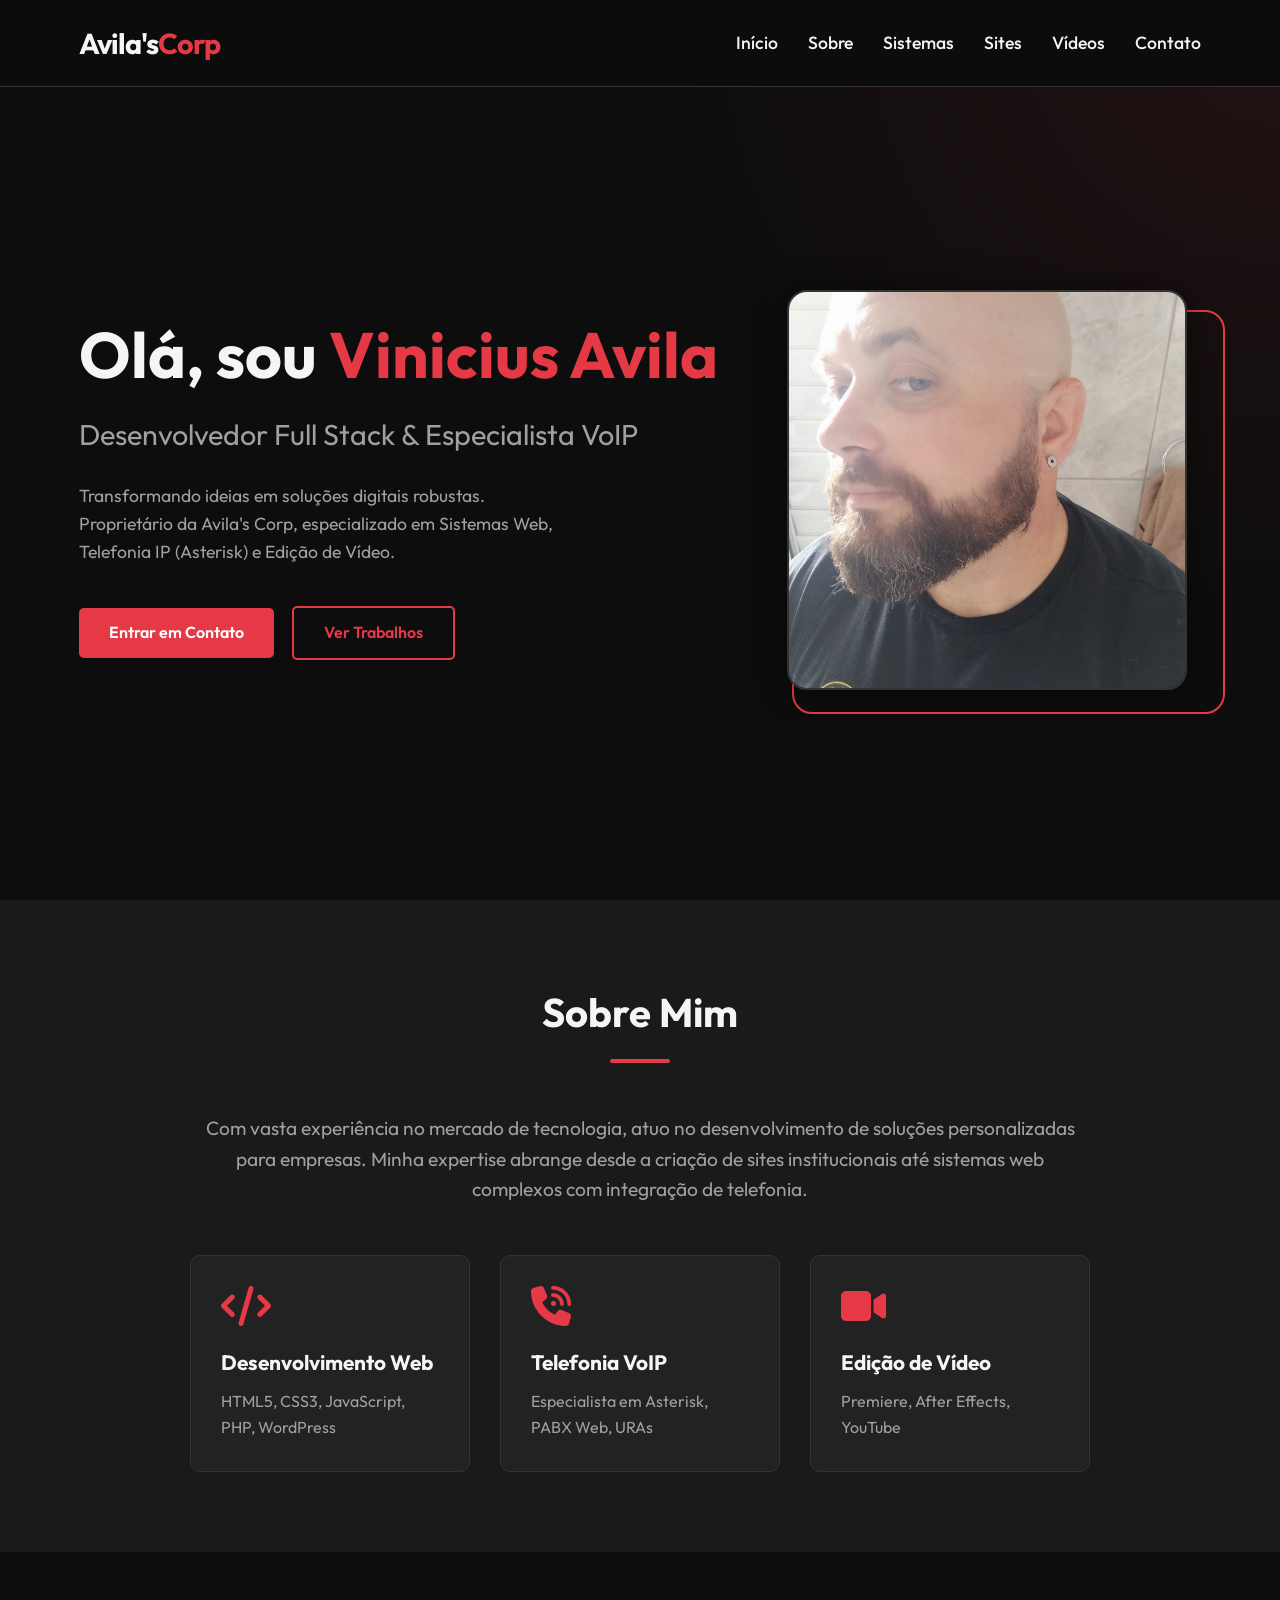
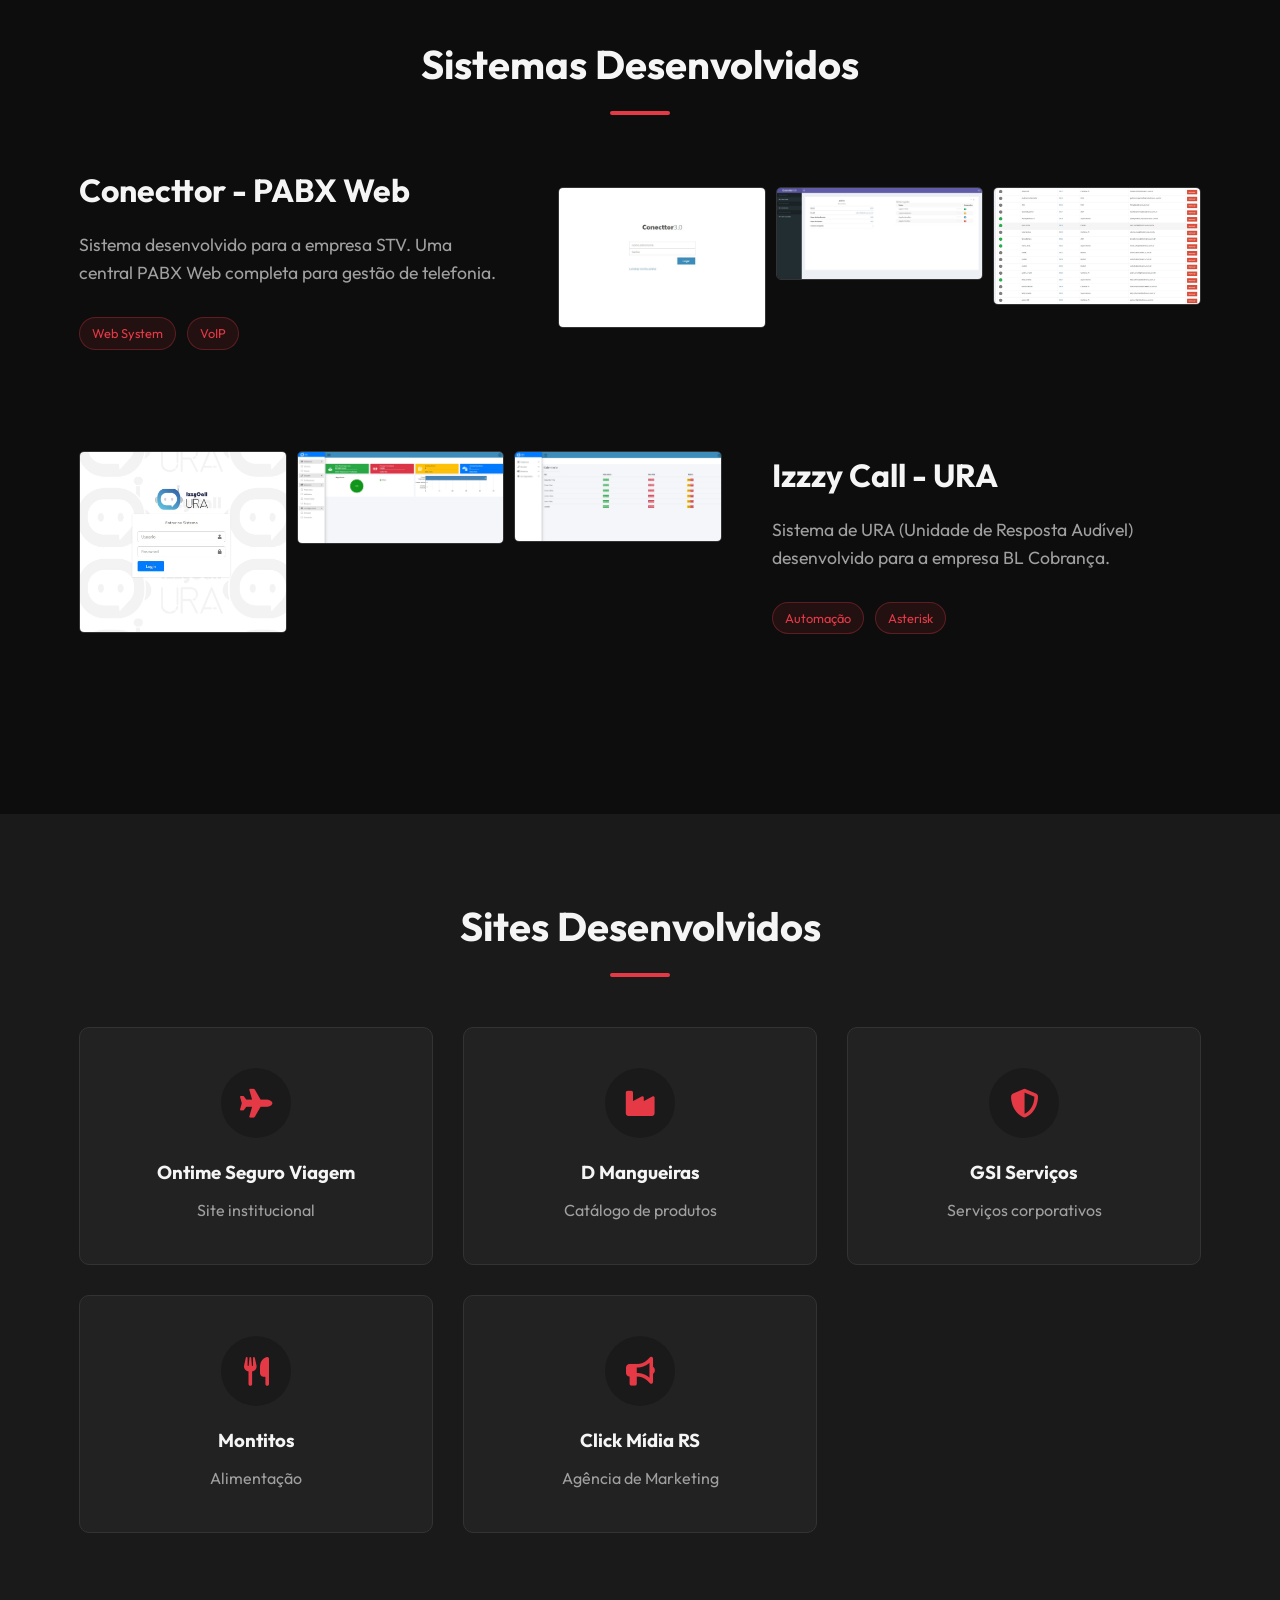
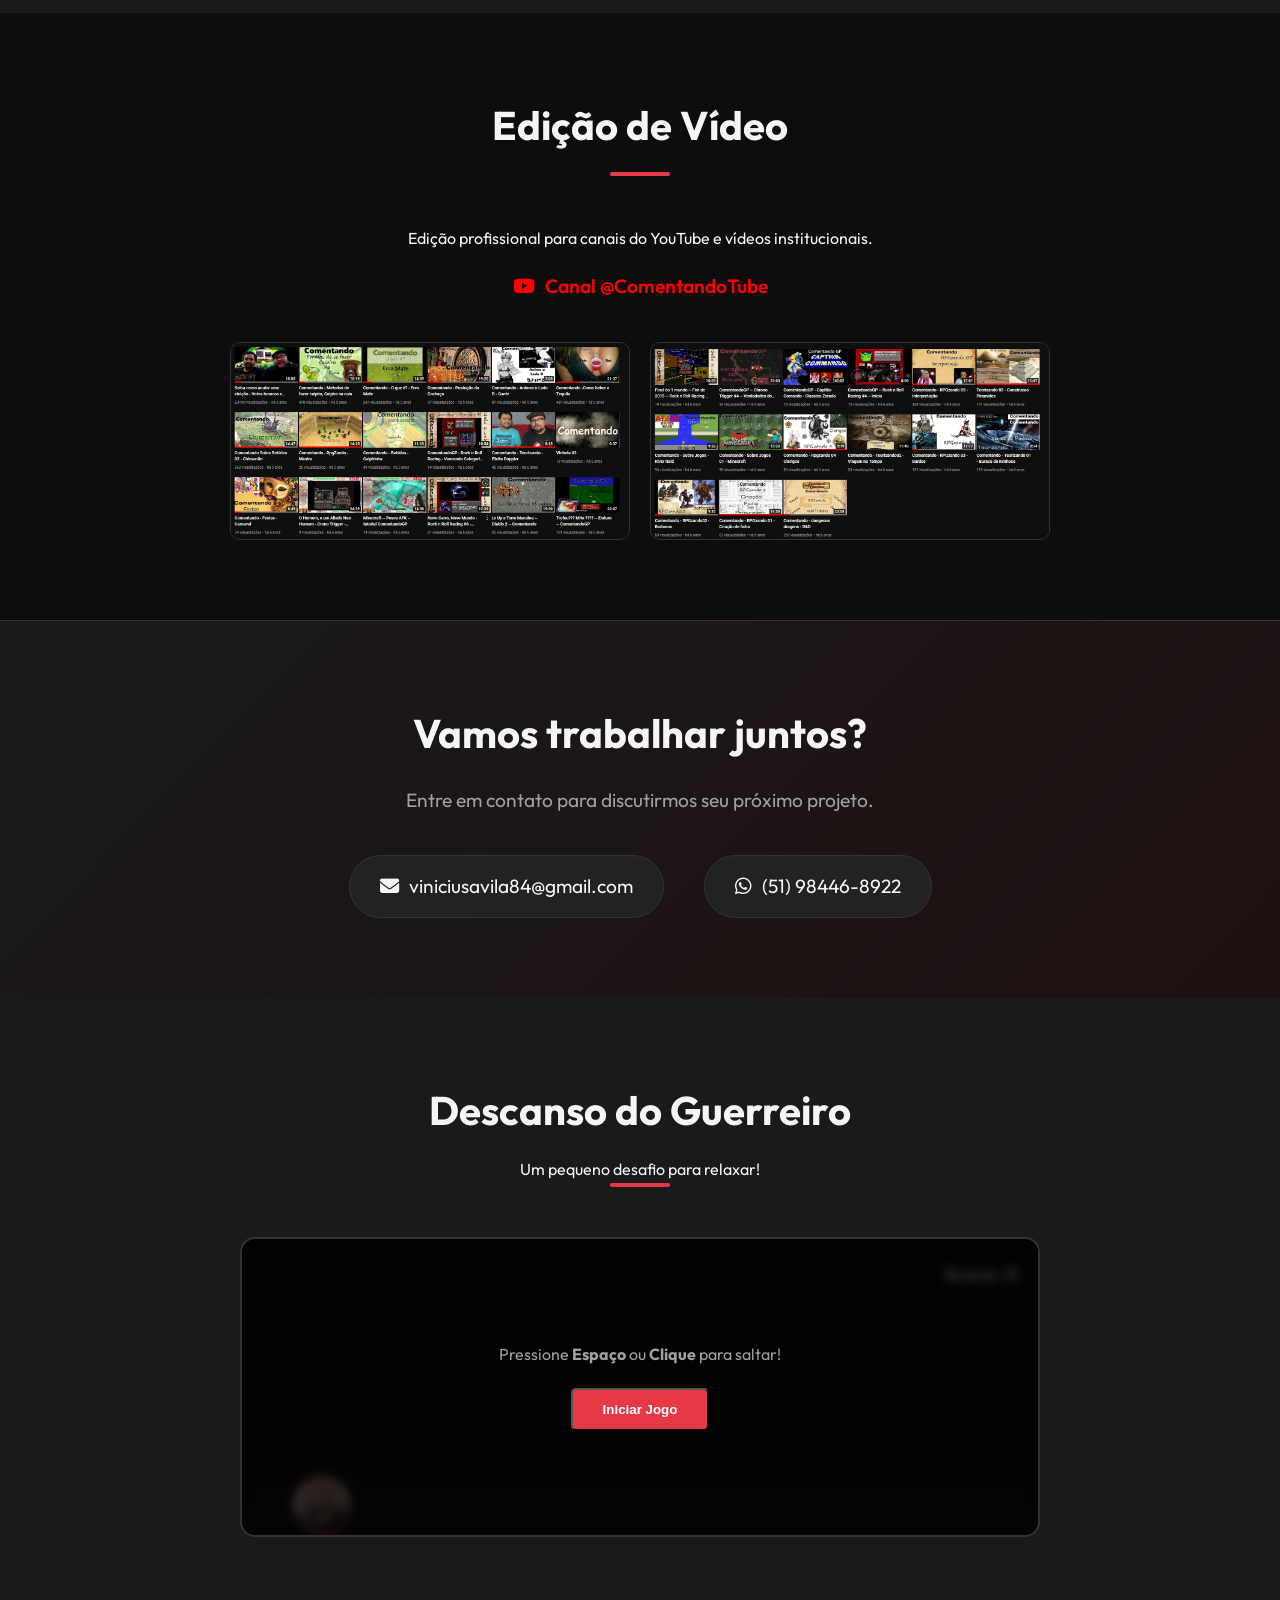
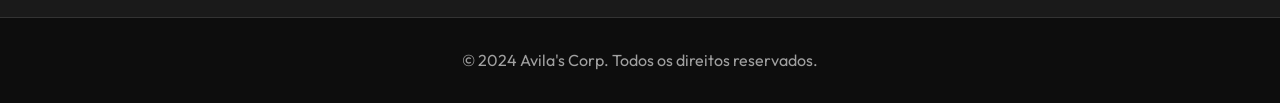
==== index.html @ 8b57cd83 "Primeiro commit" ====
<!DOCTYPE html>
<html lang="pt-BR">

<head>
    <meta charset="UTF-8">
    <meta name="viewport" content="width=device-width, initial-scale=1.0">
    <title>Vinicius Avila | Desenvolvedor Web & Editor de Vídeo</title>
    <meta name="description"
        content="Portfólio de Vinicius Avila - Desenvolvedor de Sistemas Web, Especialista em VoIP Asterisk e Editor de Vídeos.">

    <!-- Fonts -->
    <link rel="preconnect" href="https://fonts.googleapis.com">
    <link rel="preconnect" href="https://fonts.gstatic.com" crossorigin>
    <link href="https://fonts.googleapis.com/css2?family=Outfit:wght@300;400;600;700&display=swap" rel="stylesheet">

    <!-- Icons -->
    <link rel="stylesheet" href="https://cdnjs.cloudflare.com/ajax/libs/font-awesome/6.4.0/css/all.min.css">

    <!-- Styles -->
    <link rel="stylesheet" href="style.css?v=1.3">
    <style>
        /* Fallback Game Styles */
        .game-container {
            width: 100% !important;
            max-width: 800px !important;
            height: 300px !important;
            background: linear-gradient(180deg, #0a0a0a 0%, #151515 100%) !important;
            margin: 0 auto !important;
            border-radius: 15px !important;
            border: 2px solid #333 !important;
            position: relative !important;
            overflow: hidden !important;
            cursor: pointer !important;
            display: block !important;
        }

        .player {
            position: absolute !important;
            bottom: 0;
            left: 50px !important;
            width: 60px !important;
            height: 60px !important;
            border-radius: 50% !important;
            overflow: hidden !important;
            border: 2px solid #E63946 !important;
            z-index: 10 !important;
        }

        .player img {
            width: 100% !important;
            height: 100% !important;
            object-fit: cover !important;
        }

        .obstacle {
            position: absolute !important;
            bottom: 0 !important;
            right: -50px !important;
            width: 30px !important;
            height: 30px !important;
            background-color: #555 !important;
            border-radius: 5px !important;
            z-index: 5 !important;
        }

        #score {
            position: absolute !important;
            top: 20px !important;
            right: 20px !important;
            font-weight: 700 !important;
            font-size: 1.2rem !important;
            color: #f5f5f5 !important;
            z-index: 15 !important;
        }

        .jumping {
            animation: jump 0.5s linear !important;
        }

        @keyframes jump {
            0% {
                bottom: 0;
            }

            30% {
                bottom: 100px;
            }

            70% {
                bottom: 100px;
            }

            100% {
                bottom: 0;
            }
        }

        .hidden {
            display: none !important;
        }
    </style>
</head>

<body>
    <header id="header">
        <nav class="container nav-container">
            <a href="#" class="logo">Avila's<span class="accent">Corp</span></a>
            <div class="menu-toggle" id="mobile-menu">
                <span class="bar"></span>
                <span class="bar"></span>
                <span class="bar"></span>
            </div>
            <ul class="nav-list">
                <li><a href="#home">Início</a></li>
                <li><a href="#about">Sobre</a></li>
                <li><a href="#systems">Sistemas</a></li>
                <li><a href="#websites">Sites</a></li>
                <li><a href="#videos">Vídeos</a></li>
                <li><a href="#contact">Contato</a></li>
            </ul>
        </nav>
    </header>

    <main>
        <!-- Hero Section -->
        <section id="home" class="hero">
            <div class="container hero-container">
                <div class="hero-content">
                    <h1>Olá, sou <span class="accent">Vinicius Avila</span></h1>
                    <h2>Desenvolvedor Full Stack & Especialista VoIP</h2>
                    <p>Transformando ideias em soluções digitais robustas. Proprietário da Avila's Corp, especializado
                        em Sistemas Web, Telefonia IP (Asterisk) e Edição de Vídeo.</p>
                    <div class="hero-buttons">
                        <a href="#contact" class="btn btn-primary">Entrar em Contato</a>
                        <a href="#systems" class="btn btn-outline">Ver Trabalhos</a>
                    </div>
                </div>
                <div class="hero-image">
                    <div class="img-wrapper">
                        <img src="midias/foto_vinicius.jpeg" alt="Vinicius Avila">
                    </div>
                </div>
            </div>
        </section>

        <!-- About Section -->
        <section id="about" class="section-padding bg-darker">
            <div class="container">
                <div class="section-header">
                    <h2>Sobre Mim</h2>
                    <div class="line"></div>
                </div>
                <div class="about-content">
                    <div class="about-text">
                        <p>Com vasta experiência no mercado de tecnologia, atuo no desenvolvimento de soluções
                            personalizadas para empresas. Minha expertise abrange desde a criação de sites
                            institucionais até sistemas web complexos com integração de telefonia.</p>
                        <div class="skills-grid">
                            <div class="skill-card">
                                <i class="fa-solid fa-code"></i>
                                <h3>Desenvolvimento Web</h3>
                                <p>HTML5, CSS3, JavaScript, PHP, WordPress</p>
                            </div>
                            <div class="skill-card">
                                <i class="fa-solid fa-phone-volume"></i>
                                <h3>Telefonia VoIP</h3>
                                <p>Especialista em Asterisk, PABX Web, URAs</p>
                            </div>
                            <div class="skill-card">
                                <i class="fa-solid fa-video"></i>
                                <h3>Edição de Vídeo</h3>
                                <p>Premiere, After Effects, YouTube</p>
                            </div>
                        </div>
                    </div>
                </div>
            </div>
        </section>

        <!-- Systems Section -->
        <section id="systems" class="section-padding">
            <div class="container">
                <div class="section-header">
                    <h2>Sistemas Desenvolvidos</h2>
                    <div class="line"></div>
                </div>

                <div class="project-block">
                    <div class="project-info">
                        <h3>Conecttor - PABX Web</h3>
                        <p>Sistema desenvolvido para a empresa STV. Uma central PABX Web completa para gestão de
                            telefonia.</p>
                        <span class="tag">Web System</span>
                        <span class="tag">VoIP</span>
                    </div>
                    <div class="project-gallery">
                        <img src="midias/conecttor/conecttor1.jpg" alt="Sistema Conecttor Tela 1">
                        <img src="midias/conecttor/conecttor2.jpg" alt="Sistema Conecttor Tela 2">
                        <img src="midias/conecttor/conecttor3.jpg" alt="Sistema Conecttor Tela 3">
                    </div>
                </div>

                <div class="project-block reverse">
                    <div class="project-info">
                        <h3>Izzzy Call - URA</h3>
                        <p>Sistema de URA (Unidade de Resposta Audível) desenvolvido para a empresa BL Cobrança.</p>
                        <span class="tag">Automação</span>
                        <span class="tag">Asterisk</span>
                    </div>
                    <div class="project-gallery">
                        <img src="midias/izzycall/izzy1.jpg" alt="Sistema Izzy Call Tela 1">
                        <img src="midias/izzycall/izzy2.jpg" alt="Sistema Izzy Call Tela 2">
                        <img src="midias/izzycall/izzy3.jpg" alt="Sistema Izzy Call Tela 3">
                    </div>
                </div>
            </div>
        </section>

        <!-- Websites Section -->
        <section id="websites" class="section-padding bg-darker">
            <div class="container">
                <div class="section-header">
                    <h2>Sites Desenvolvidos</h2>
                    <div class="line"></div>
                </div>
                <div class="sites-grid">
                    <a href="https://www.ontimeseguroviagem.com.br/" target="_blank" class="site-card">
                        <div class="icon"><i class="fa-solid fa-plane"></i></div>
                        <h3>Ontime Seguro Viagem</h3>
                        <p>Site institucional</p>
                        <div class="link-arrow"><i class="fa-solid fa-arrow-up-right-from-square"></i></div>
                    </a>
                    <a href="https://www.dmangueiraseconexoes.vfx.net.br/site" target="_blank" class="site-card">
                        <div class="icon"><i class="fa-solid fa-industry"></i></div>
                        <h3>D Mangueiras</h3>
                        <p>Catálogo de produtos</p>
                        <div class="link-arrow"><i class="fa-solid fa-arrow-up-right-from-square"></i></div>
                    </a>
                    <a href="https://gsiservicos.com.br/" target="_blank" class="site-card">
                        <div class="icon"><i class="fa-solid fa-shield-halved"></i></div>
                        <h3>GSI Serviços</h3>
                        <p>Serviços corporativos</p>
                        <div class="link-arrow"><i class="fa-solid fa-arrow-up-right-from-square"></i></div>
                    </a>
                    <a href="http://www.montitos.com.br" target="_blank" class="site-card">
                        <div class="icon"><i class="fa-solid fa-utensils"></i></div>
                        <h3>Montitos</h3>
                        <p>Alimentação</p>
                        <div class="link-arrow"><i class="fa-solid fa-arrow-up-right-from-square"></i></div>
                    </a>
                    <a href="http://www.clickmidiars.com.br" target="_blank" class="site-card">
                        <div class="icon"><i class="fa-solid fa-bullhorn"></i></div>
                        <h3>Click Mídia RS</h3>
                        <p>Agência de Marketing</p>
                        <div class="link-arrow"><i class="fa-solid fa-arrow-up-right-from-square"></i></div>
                    </a>
                </div>
            </div>
        </section>

        <!-- Video Editing Section -->
        <section id="videos" class="section-padding">
            <div class="container">
                <div class="section-header">
                    <h2>Edição de Vídeo</h2>
                    <div class="line"></div>
                </div>
                <div class="video-content">
                    <div class="video-text">
                        <p>Edição profissional para canais do YouTube e vídeos institucionais.</p>
                        <a href="https://www.youtube.com/@ComentandoTube" target="_blank" class="channel-link">
                            <i class="fa-brands fa-youtube"></i>
                            <span>Canal @ComentandoTube</span>
                        </a>
                    </div>
                    <div class="video-gallery">
                        <img src="midias/comentando/comentando1.jpg" alt="Thumb Video 1">
                        <img src="midias/comentando/comentando2.jpg" alt="Thumb Video 2">
                    </div>
                </div>
            </div>
        </section>

        <!-- Contact Section -->
        <section id="contact" class="section-padding bg-accent-soft">
            <div class="container">
                <div class="contact-wrapper">
                    <h2>Vamos trabalhar juntos?</h2>
                    <p>Entre em contato para discutirmos seu próximo projeto.</p>
                    <div class="contact-info">
                        <a href="mailto:viniciusavila84@gmail.com" class="contact-item">
                            <i class="fa-solid fa-envelope"></i>
                            viniciusavila84@gmail.com
                        </a>
                        <a href="https://wa.me/5551984468922" target="_blank" class="contact-item">
                            <i class="fa-brands fa-whatsapp"></i>
                            (51) 98446-8922
                        </a>
                    </div>
                </div>
            </div>
        </section>
        <!-- Game Section -->
        <section id="game-section" class="section-padding bg-darker">
            <div class="container">
                <div class="section-header">
                    <h2>Descanso do Guerreiro</h2>
                    <p>Um pequeno desafio para relaxar!</p>
                    <div class="line"></div>
                </div>
                <div class="game-container" id="game-canvas">
                    <div id="player" class="player">
                        <img src="midias/foto_vinicius.jpeg" alt="Vinicius"
                            style="width: 100%; height: 100%; object-fit: cover;">
                    </div>
                    <div id="score">Score: 0</div>
                    <div id="game-over-overlay" class="hidden">
                        <h3>Fim de Jogo!</h3>
                        <p id="final-score">Pontuação: 0</p>
                        <button id="restart-btn" class="btn btn-primary">Tentar Novamente</button>
                    </div>
                    <div id="start-overlay">
                        <p>Pressione <strong>Espaço</strong> ou <strong>Clique</strong> para saltar!</p>
                        <button id="start-btn" class="btn btn-primary">Iniciar Jogo</button>
                    </div>
                </div>
            </div>
        </section>
    </main>

    <footer>
        <div class="container">
            <p>&copy; 2024 Avila's Corp. Todos os direitos reservados.</p>
            <div class="socials">
                <!-- Add other social links if available -->
            </div>
        </div>
    </footer>

    <script src="script.js"></script>
    <script src="game.js?v=1.3"></script>
</body>

</html>
---- style.css ----
:root {
    --bg-color: #0d0d0d;
    --secondary-bg: #1a1a1a;
    --text-color: #f5f5f5;
    --text-muted: #a0a0a0;
    --accent-color: #E63946;
    --accent-hover: #ff4d5a;
    --accent-soft: rgba(230, 57, 70, 0.1);
    --border-color: #333;
    --card-bg: #222;
    --font-main: 'Outfit', sans-serif;
    --transition: all 0.3s ease;
}

* {
    margin: 0;
    padding: 0;
    box-sizing: border-box;
    scroll-behavior: smooth;
}

body {
    font-family: var(--font-main);
    background-color: var(--bg-color);
    color: var(--text-color);
    line-height: 1.6;
    overflow-x: hidden;
}

a {
    text-decoration: none;
    color: inherit;
    transition: var(--transition);
}

ul {
    list-style: none;
}

img {
    max-width: 100%;
    display: block;
}

/* Utilities */
.container {
    width: 90%;
    max-width: 1200px;
    margin: 0 auto;
    padding: 0 15px;
}

.section-padding {
    padding: 80px 0;
}

.bg-darker {
    background-color: var(--secondary-bg);
}

.bg-accent-soft {
    background: linear-gradient(135deg, var(--secondary-bg) 0%, #1e1011 100%);
    border-top: 1px solid var(--border-color);
}

.accent {
    color: var(--accent-color);
}

.btn {
    display: inline-block;
    padding: 12px 30px;
    border-radius: 5px;
    font-weight: 600;
    cursor: pointer;
    transition: var(--transition);
}

.btn-primary {
    background-color: var(--accent-color);
    color: white;
}

.btn-primary:hover {
    background-color: var(--accent-hover);
    transform: translateY(-2px);
    box-shadow: 0 5px 15px rgba(230, 57, 70, 0.4);
}

.btn-outline {
    border: 2px solid var(--accent-color);
    color: var(--accent-color);
    margin-left: 15px;
}

.btn-outline:hover {
    background-color: var(--accent-color);
    color: white;
}

.section-header {
    margin-bottom: 50px;
    text-align: center;
}

.section-header h2 {
    font-size: 2.5rem;
    margin-bottom: 15px;
}

.section-header .line {
    width: 60px;
    height: 4px;
    background-color: var(--accent-color);
    margin: 0 auto;
    border-radius: 2px;
}

.tag {
    display: inline-block;
    padding: 5px 12px;
    background-color: var(--accent-soft);
    color: var(--accent-color);
    font-size: 0.8rem;
    border-radius: 20px;
    margin-right: 8px;
    margin-top: 10px;
    border: 1px solid rgba(230, 57, 70, 0.3);
}

/* Header */
header {
    background-color: rgba(13, 13, 13, 0.95);
    backdrop-filter: blur(10px);
    position: fixed;
    top: 0;
    left: 0;
    width: 100%;
    z-index: 1000;
    border-bottom: 1px solid var(--border-color);
    padding: 20px 0;
}

.nav-container {
    display: flex;
    justify-content: space-between;
    align-items: center;
}

.logo {
    font-size: 1.8rem;
    font-weight: 700;
    letter-spacing: -1px;
}

.nav-list {
    display: flex;
    gap: 30px;
}

.nav-list a {
    font-weight: 500;
    font-size: 1.1rem;
}

.nav-list a:hover {
    color: var(--accent-color);
}

.menu-toggle {
    display: none;
    cursor: pointer;
}

.bar {
    display: block;
    width: 25px;
    height: 3px;
    margin: 5px auto;
    background-color: var(--text-color);
    transition: var(--transition);
}

/* Hero Section */
.hero {
    min-height: 100vh;
    display: flex;
    align-items: center;
    padding-top: 80px;
    /* Header height */
    position: relative;
    background: radial-gradient(circle at top right, rgba(230, 57, 70, 0.1), transparent 40%);
}

.hero-container {
    display: grid;
    grid-template-columns: 1.2fr 0.8fr;
    align-items: center;
    gap: 50px;
}

.hero-content h1 {
    font-size: 4rem;
    line-height: 1.1;
    margin-bottom: 20px;
}

.hero-content h2 {
    font-size: 1.8rem;
    color: var(--text-muted);
    font-weight: 400;
    margin-bottom: 25px;
}

.hero-content p {
    font-size: 1.1rem;
    color: var(--text-muted);
    margin-bottom: 40px;
    max-width: 500px;
}

.hero-image {
    display: flex;
    justify-content: center;
    position: relative;
}

.img-wrapper {
    position: relative;
    z-index: 1;
    border-radius: 20px;
    overflow: hidden;
    box-shadow: 0 0 30px rgba(0, 0, 0, 0.5);
    border: 2px solid var(--border-color);
    max-width: 400px;
}

.hero-image::before {
    content: '';
    position: absolute;
    width: 100%;
    height: 100%;
    border: 2px solid var(--accent-color);
    border-radius: 20px;
    top: 20px;
    left: 20px;
    z-index: 0;
}

/* About Section */
.about-content {
    max-width: 900px;
    margin: 0 auto;
    text-align: center;
}

.about-text p {
    font-size: 1.2rem;
    color: var(--text-muted);
    margin-bottom: 50px;
}

.skills-grid {
    display: grid;
    grid-template-columns: repeat(auto-fit, minmax(250px, 1fr));
    gap: 30px;
    text-align: left;
}

.skill-card {
    background-color: var(--card-bg);
    padding: 30px;
    border-radius: 10px;
    border: 1px solid var(--border-color);
    transition: var(--transition);
}

.skill-card:hover {
    transform: translateY(-5px);
    border-color: var(--accent-color);
    box-shadow: 0 10px 30px rgba(0, 0, 0, 0.3);
}

.skill-card i {
    font-size: 2.5rem;
    color: var(--accent-color);
    margin-bottom: 20px;
}

.skill-card h3 {
    margin-bottom: 10px;
    font-size: 1.3rem;
}

.skill-card p {
    font-size: 1rem;
    color: var(--text-muted);
    margin-bottom: 0;
}

/* Systems Section */
.project-block {
    display: flex;
    align-items: center;
    gap: 50px;
    margin-bottom: 100px;
}

.project-block.reverse {
    flex-direction: row-reverse;
}

.project-info {
    flex: 1;
}

.project-info h3 {
    font-size: 2rem;
    margin-bottom: 15px;
}

.project-info p {
    color: var(--text-muted);
    font-size: 1.1rem;
    margin-bottom: 20px;
}

.project-gallery {
    flex: 1.5;
    display: grid;
    grid-template-columns: repeat(3, 1fr);
    gap: 10px;
}

.project-gallery img {
    border-radius: 5px;
    transition: var(--transition);
    cursor: pointer;
    border: 1px solid var(--border-color);
}

.project-gallery img:hover {
    transform: scale(1.05);
    z-index: 2;
    box-shadow: 0 0 20px rgba(0, 0, 0, 0.5);
}

/* Websites Section */
.sites-grid {
    display: grid;
    grid-template-columns: repeat(auto-fill, minmax(280px, 1fr));
    gap: 30px;
}

.site-card {
    background-color: var(--card-bg);
    padding: 40px 30px;
    border-radius: 10px;
    border: 1px solid var(--border-color);
    display: flex;
    flex-direction: column;
    align-items: center;
    text-align: center;
    position: relative;
    overflow: hidden;
}

.site-card:hover {
    border-color: var(--accent-color);
    transform: translateY(-5px);
}

.site-card .icon {
    width: 70px;
    height: 70px;
    background-color: var(--secondary-bg);
    border-radius: 50%;
    display: flex;
    align-items: center;
    justify-content: center;
    margin-bottom: 20px;
    font-size: 1.8rem;
    color: var(--accent-color);
}

.site-card h3 {
    margin-bottom: 10px;
}

.site-card p {
    color: var(--text-muted);
}

.link-arrow {
    position: absolute;
    top: 15px;
    right: 15px;
    color: var(--text-muted);
    font-size: 0.9rem;
    opacity: 0;
    transition: var(--transition);
}

.site-card:hover .link-arrow {
    opacity: 1;
    color: var(--accent-color);
}

/* Video Section */
.video-content {
    text-align: center;
}

.video-text {
    margin-bottom: 40px;
}

.channel-link {
    display: inline-flex;
    align-items: center;
    gap: 10px;
    margin-top: 20px;
    font-size: 1.2rem;
    color: #ff0000;
    font-weight: 600;
}

.channel-link:hover {
    text-decoration: underline;
}

.video-gallery {
    display: flex;
    justify-content: center;
    gap: 20px;
    flex-wrap: wrap;
}

.video-gallery img {
    max-width: 400px;
    border-radius: 10px;
    border: 1px solid var(--border-color);
    transition: var(--transition);
}

.video-gallery img:hover {
    transform: scale(1.02);
    box-shadow: 0 0 20px rgba(255, 0, 0, 0.1);
}

/* Contact */
.contact-wrapper {
    text-align: center;
    max-width: 800px;
    margin: 0 auto;
}

.contact-wrapper h2 {
    font-size: 2.5rem;
    margin-bottom: 20px;
}

.contact-wrapper p {
    font-size: 1.2rem;
    color: var(--text-muted);
    margin-bottom: 40px;
}

.contact-info {
    display: flex;
    justify-content: center;
    gap: 40px;
    flex-wrap: wrap;
}

.contact-item {
    display: flex;
    align-items: center;
    gap: 10px;
    font-size: 1.2rem;
    background-color: var(--card-bg);
    padding: 15px 30px;
    border-radius: 50px;
    border: 1px solid var(--border-color);
}

.contact-item:hover {
    border-color: var(--accent-color);
    color: var(--accent-color);
}

/* Footer */
footer {
    padding: 30px 0;
    text-align: center;
    color: var(--text-muted);
    border-top: 1px solid var(--border-color);
    background-color: var(--bg-color);
}

/* Responsive */
@media (max-width: 992px) {
    .hero-content h1 {
        font-size: 3rem;
    }

    .project-block,
    .project-block.reverse {
        flex-direction: column;
        gap: 30px;
    }

    .project-info {
        text-align: center;
    }
}

@media (max-width: 768px) {
    .hero-container {
        grid-template-columns: 1fr;
        text-align: center;
    }

    .hero-image {
        margin-top: 30px;
    }

    .hero-buttons {
        justify-content: center;
    }

    .hero-image::before {
        display: none;
    }

    .nav-list {
        position: fixed;
        top: 0;
        right: -100%;
        height: 100vh;
        width: 70%;
        background-color: var(--bg-color);
        flex-direction: column;
        justify-content: center;
        align-items: center;
        transition: var(--transition);
        border-left: 1px solid var(--border-color);
    }

    .nav-list.active {
        right: 0;
    }

    .menu-toggle {
        display: block;
        z-index: 1100;
    }

    .contact-info {
        flex-direction: column;
        gap: 20px;
    }
}

/* Game Section Styles */
.game-container {
    width: 100%;
    max-width: 800px;
    height: 300px;
    background: linear-gradient(180deg, #0a0a0a 0%, #151515 100%);
    margin: 0 auto;
    border-radius: 15px;
    border: 2px solid var(--border-color);
    position: relative;
    overflow: hidden;
    cursor: pointer;
}

.player {
    position: absolute;
    bottom: 0;
    left: 50px;
    width: 60px;
    height: 60px;
    border-radius: 50%;
    overflow: hidden;
    border: 2px solid var(--accent-color);
    z-index: 10;
}

.player img {
    width: 100%;
    height: 100%;
    object-fit: cover;
}

.obstacle {
    position: absolute;
    bottom: 0;
    right: -50px;
    width: 30px;
    height: 30px;
    background-color: #555;
    border-radius: 5px;
    box-shadow: 0 0 10px rgba(255, 255, 255, 0.2);
}

.obstacle.asteroid {
    background-color: transparent;
    color: #888;
    font-size: 1.5rem;
    display: flex;
    align-items: center;
    justify-content: center;
}

#score {
    position: absolute;
    top: 20px;
    right: 20px;
    font-family: var(--font-main);
    font-weight: 700;
    font-size: 1.2rem;
    color: var(--text-color);
}

#game-over-overlay,
#start-overlay {
    position: absolute;
    top: 0;
    left: 0;
    width: 100%;
    height: 100%;
    background-color: rgba(0, 0, 0, 0.8);
    display: flex;
    flex-direction: column;
    align-items: center;
    justify-content: center;
    z-index: 20;
    text-align: center;
    backdrop-filter: blur(5px);
}

#game-over-overlay h3 {
    font-size: 2rem;
    color: var(--accent-color);
    margin-bottom: 5px;
}

#game-over-overlay p {
    margin-bottom: 20px;
}

#start-overlay p {
    margin-bottom: 20px;
    color: var(--text-muted);
}

.hidden {
    display: none !important;
}

.jumping {
    animation: jump 0.5s linear;
}

@keyframes jump {
    0% {
        bottom: 0;
    }

    30% {
        bottom: 100px;
    }

    70% {
        bottom: 100px;
    }

    100% {
        bottom: 0;
    }
}

@media (max-width: 768px) {
    .game-container {
        height: 250px;
    }
}
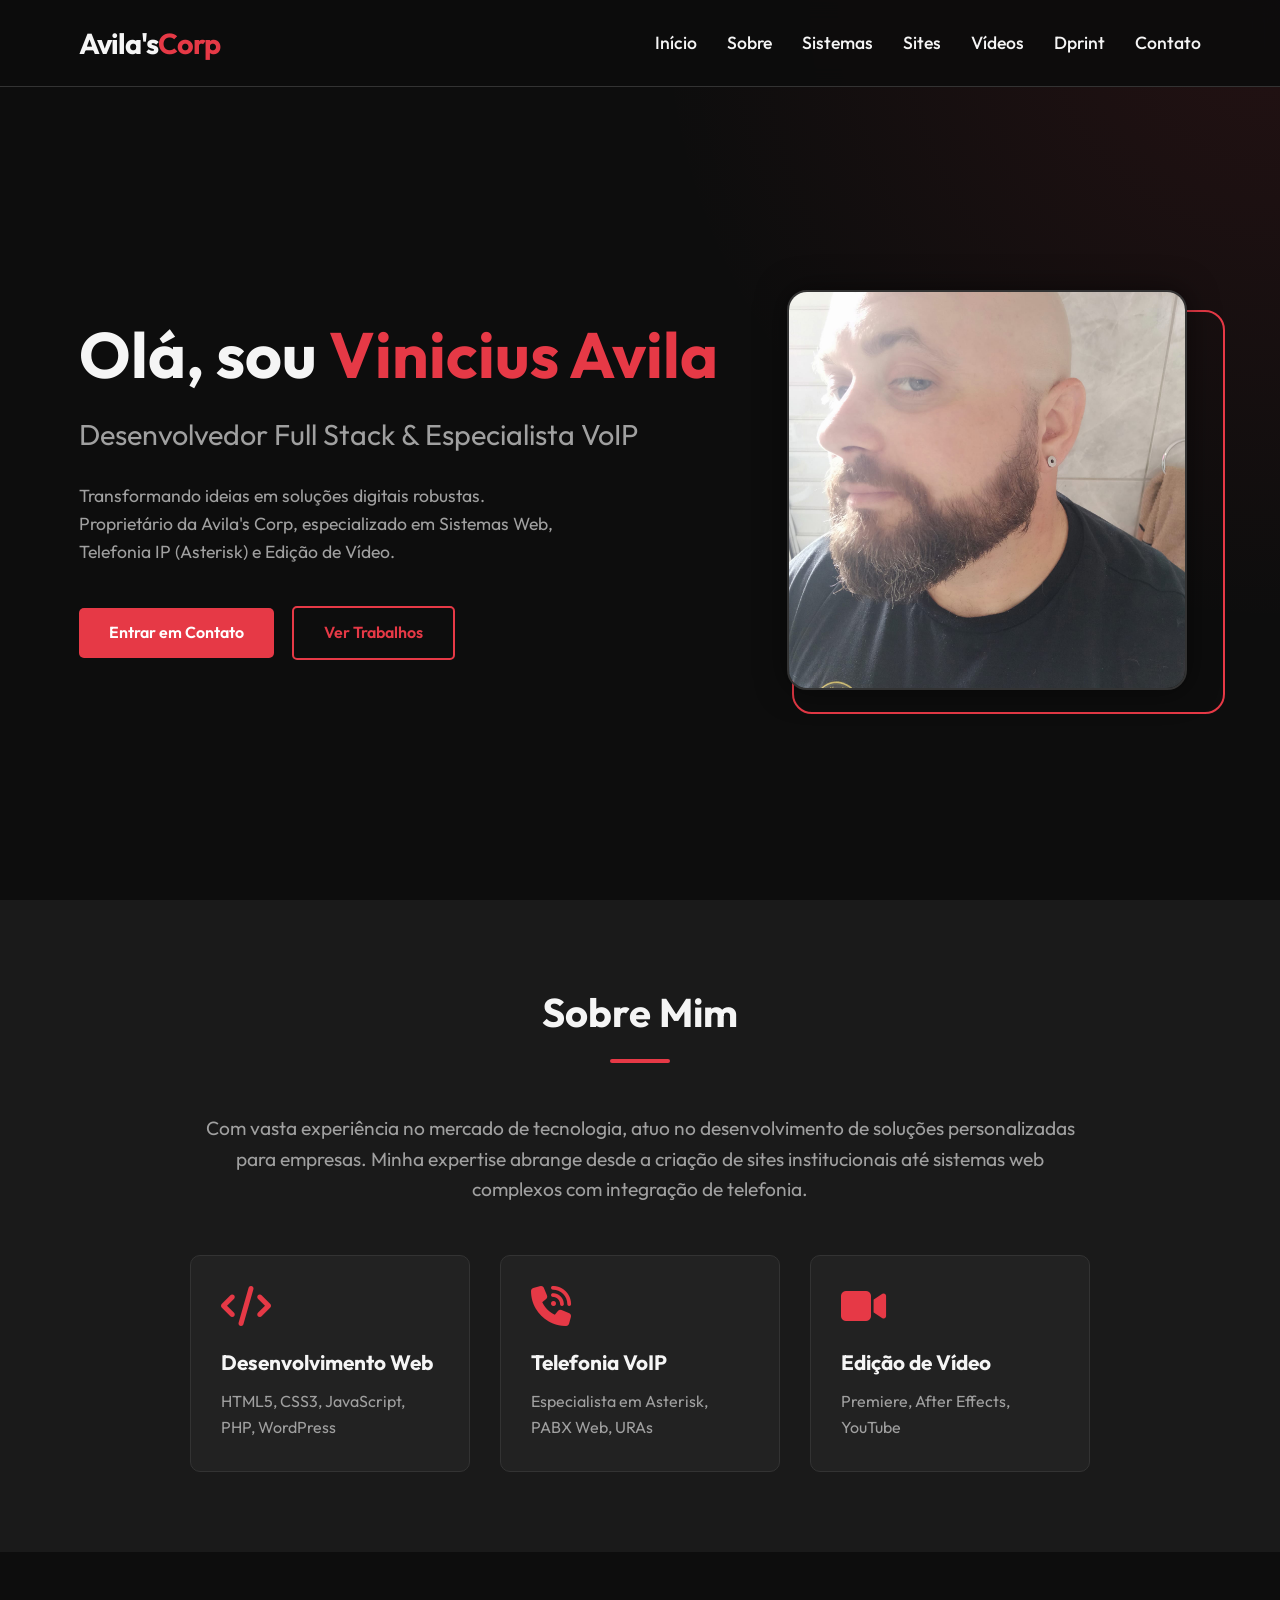
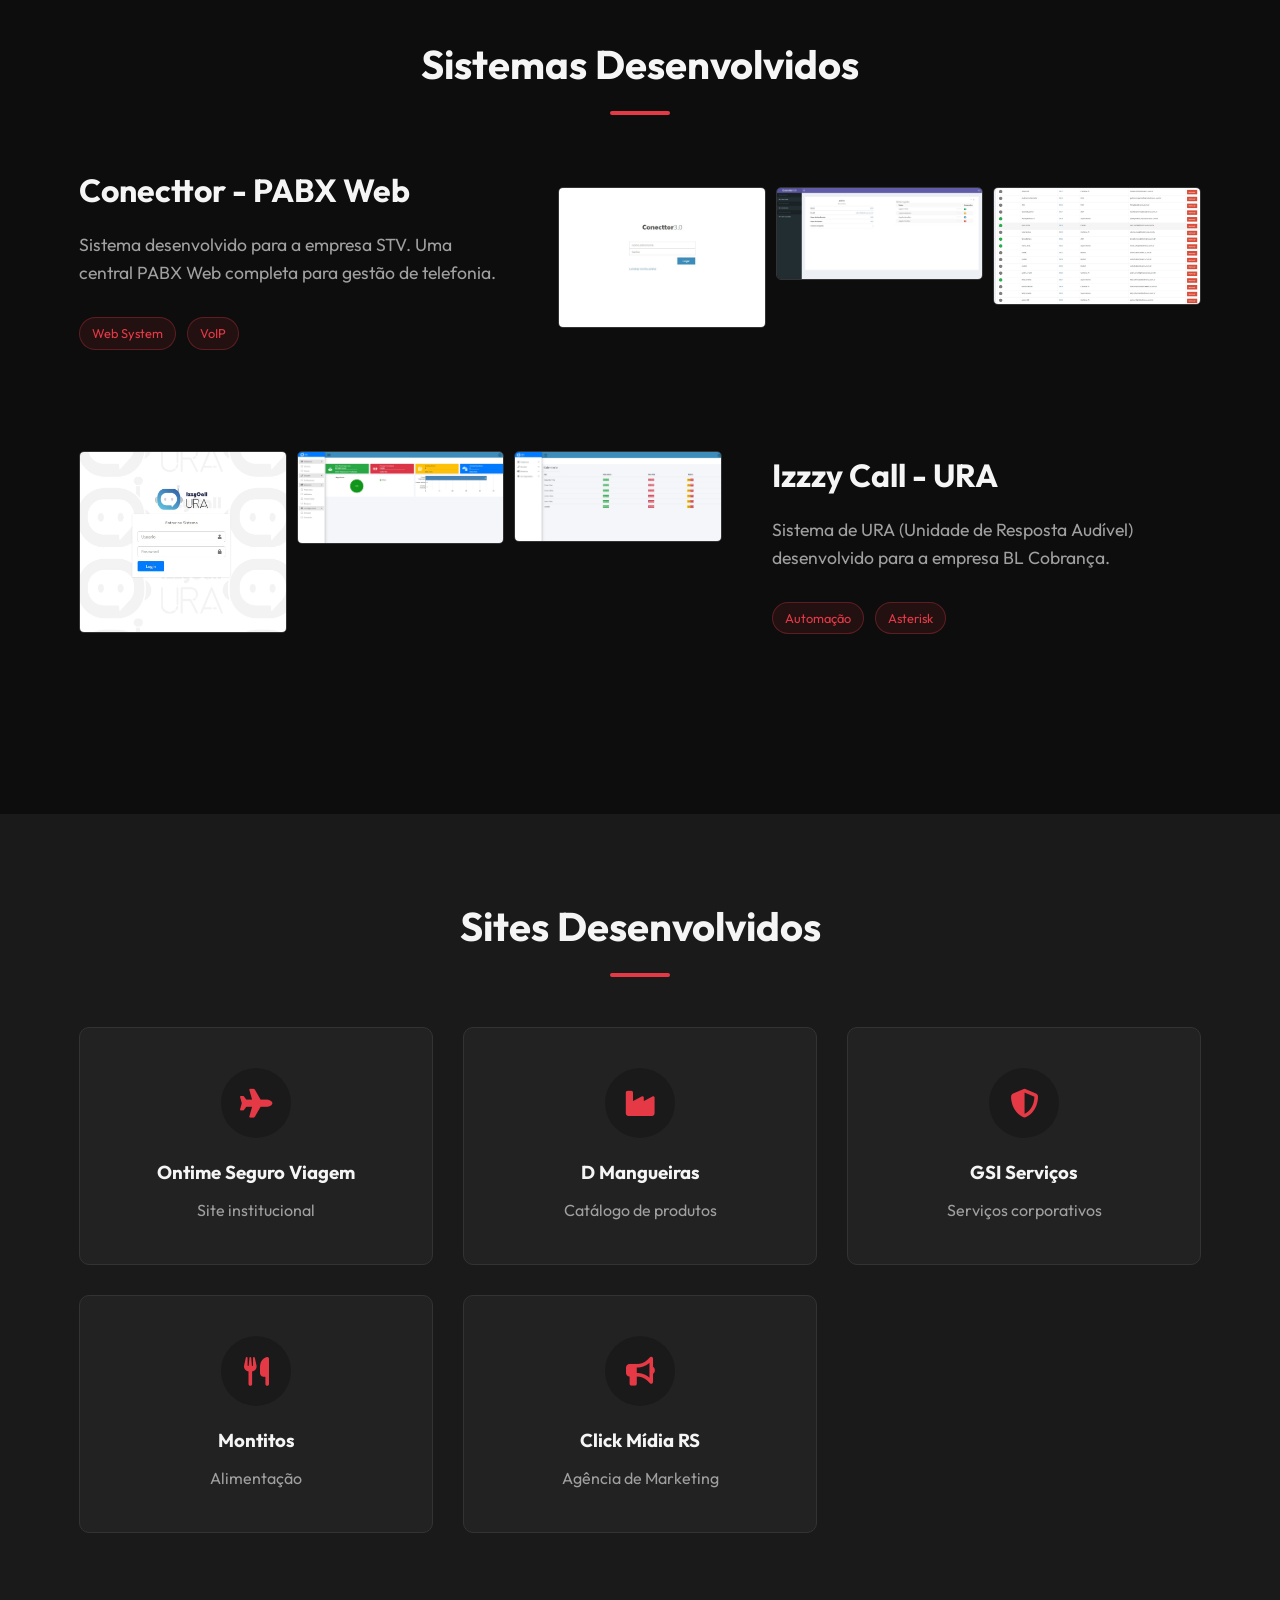
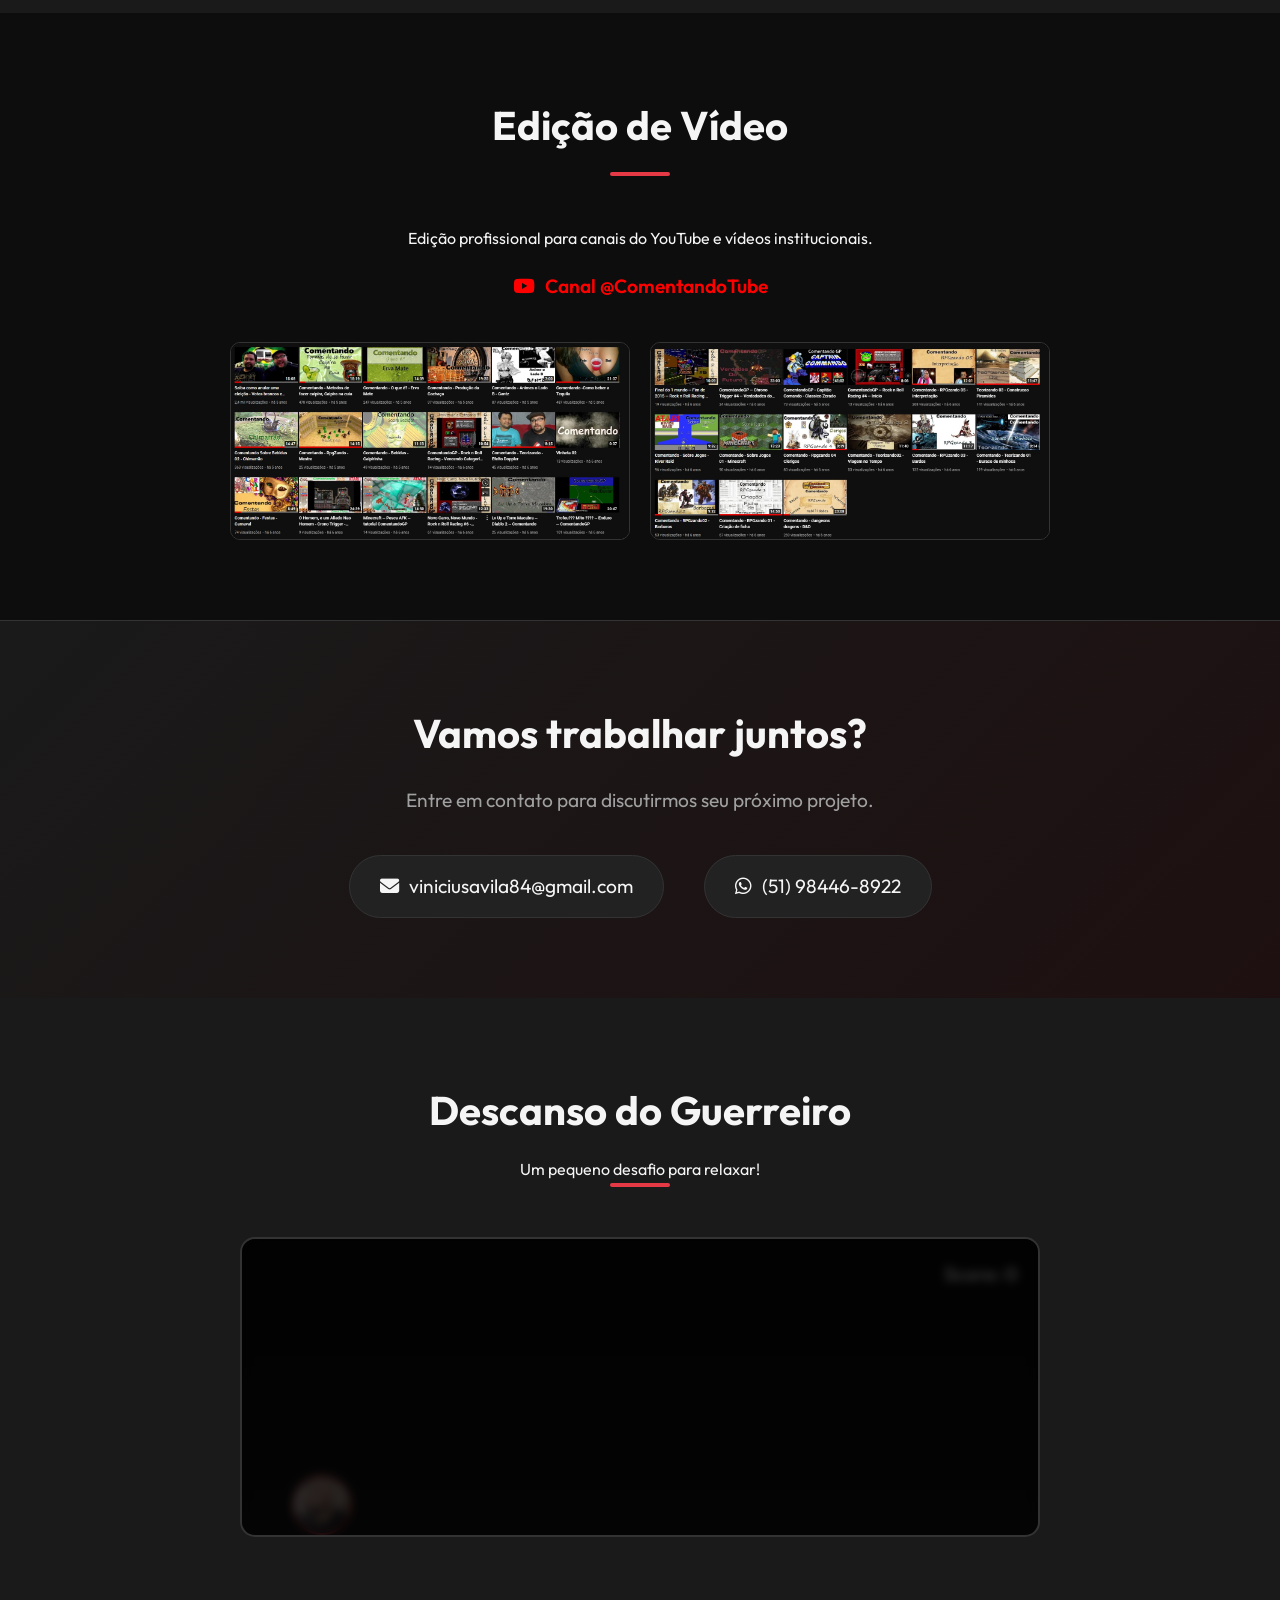
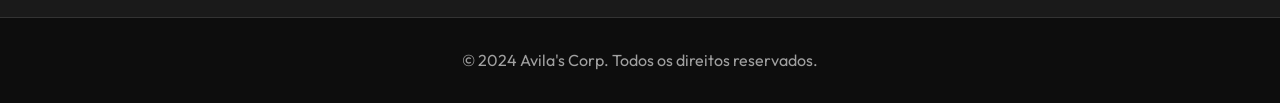
==== commit 68dffac0: "dprint" ====
--- a/index.html
+++ b/index.html
@@ -116,6 +116,7 @@
                 <li><a href="#systems">Sistemas</a></li>
                 <li><a href="#websites">Sites</a></li>
                 <li><a href="#videos">Vídeos</a></li>
+                <li><a href="Dprint/index.html">Dprint</a></li>
                 <li><a href="#contact">Contato</a></li>
             </ul>
         </nav>
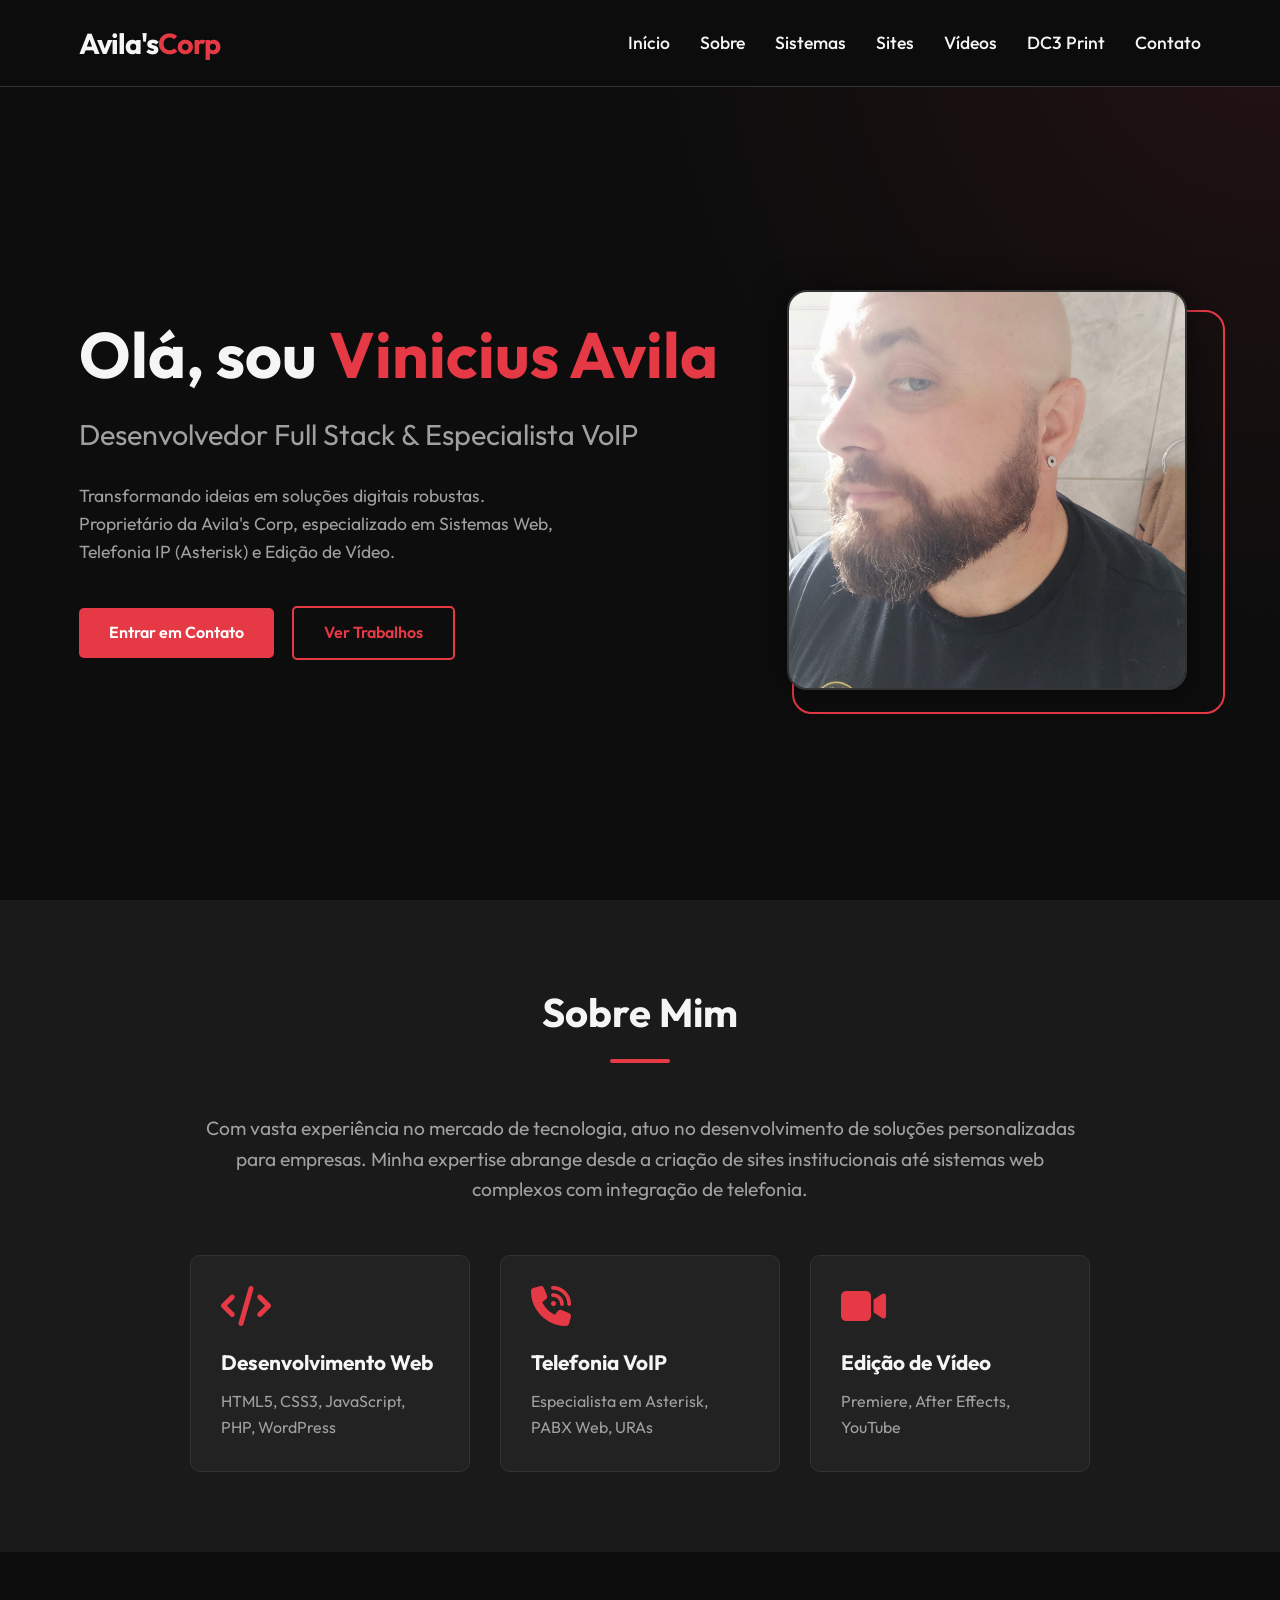
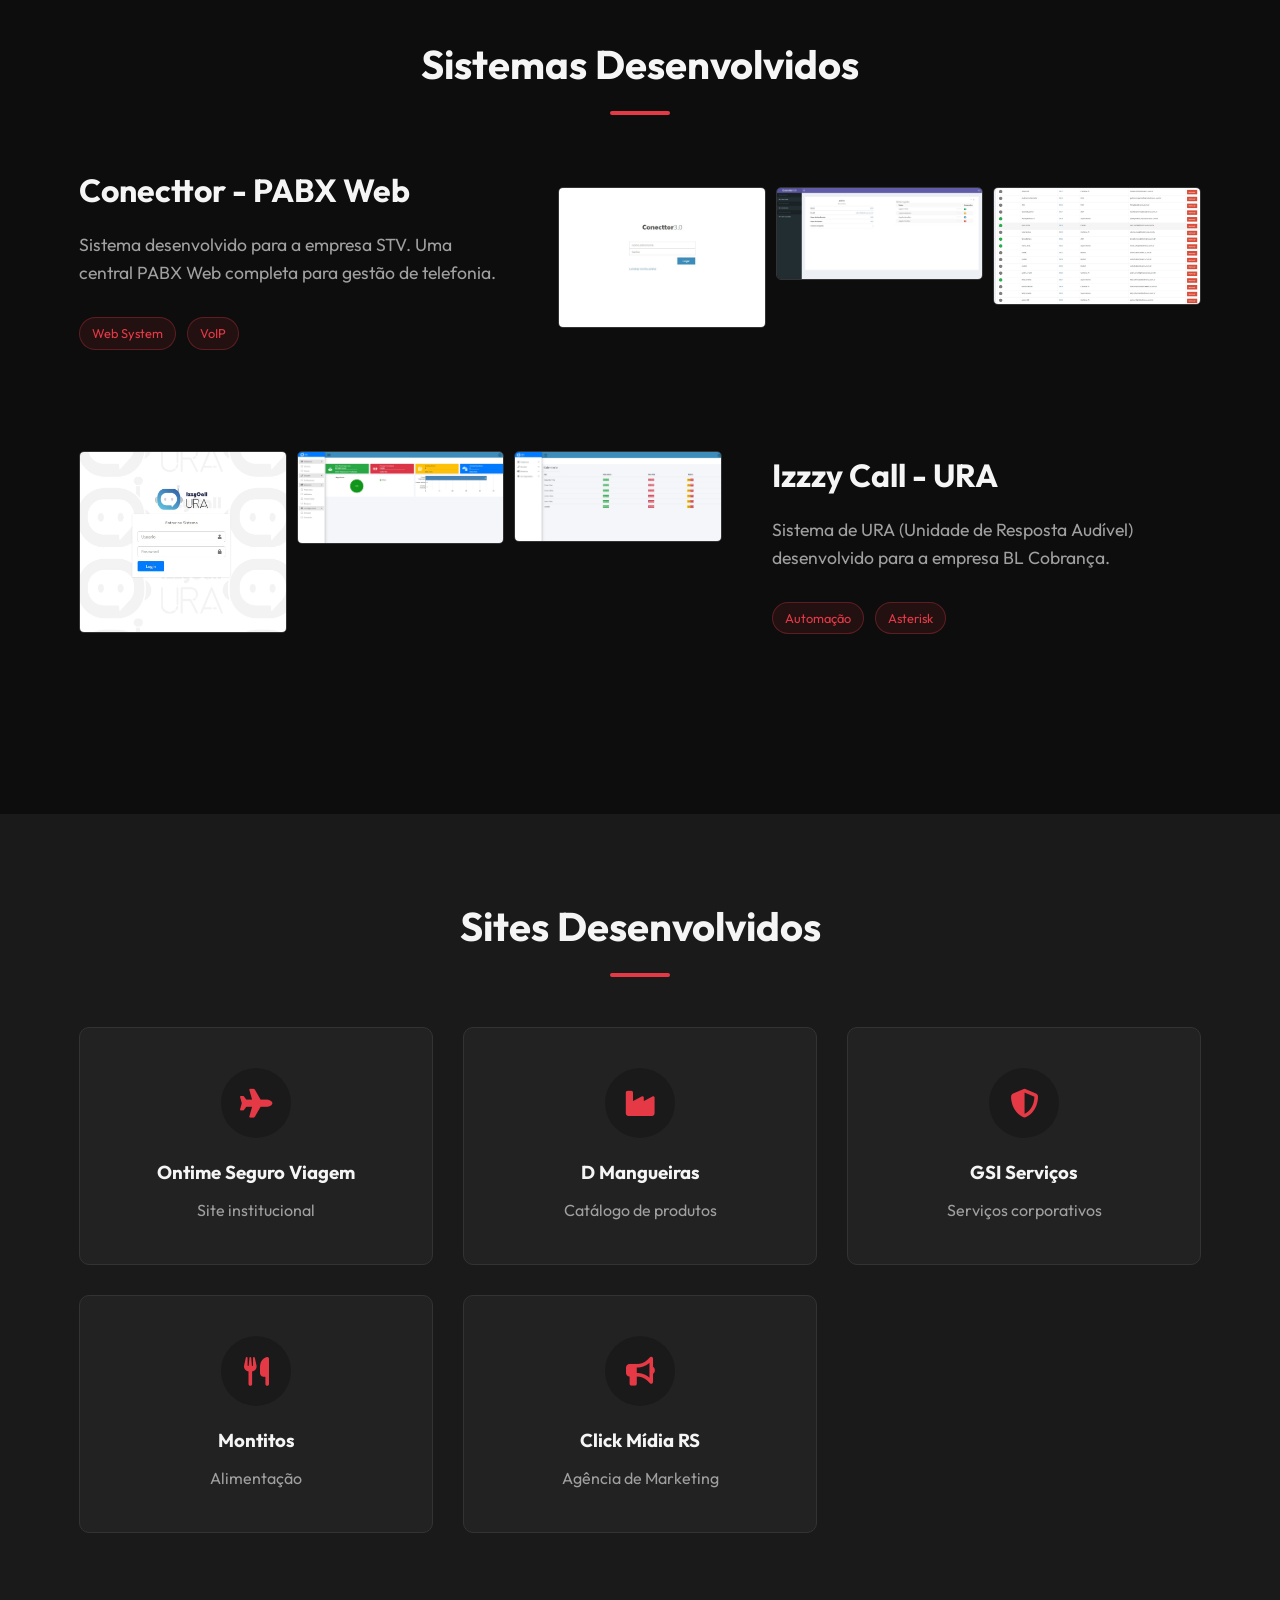
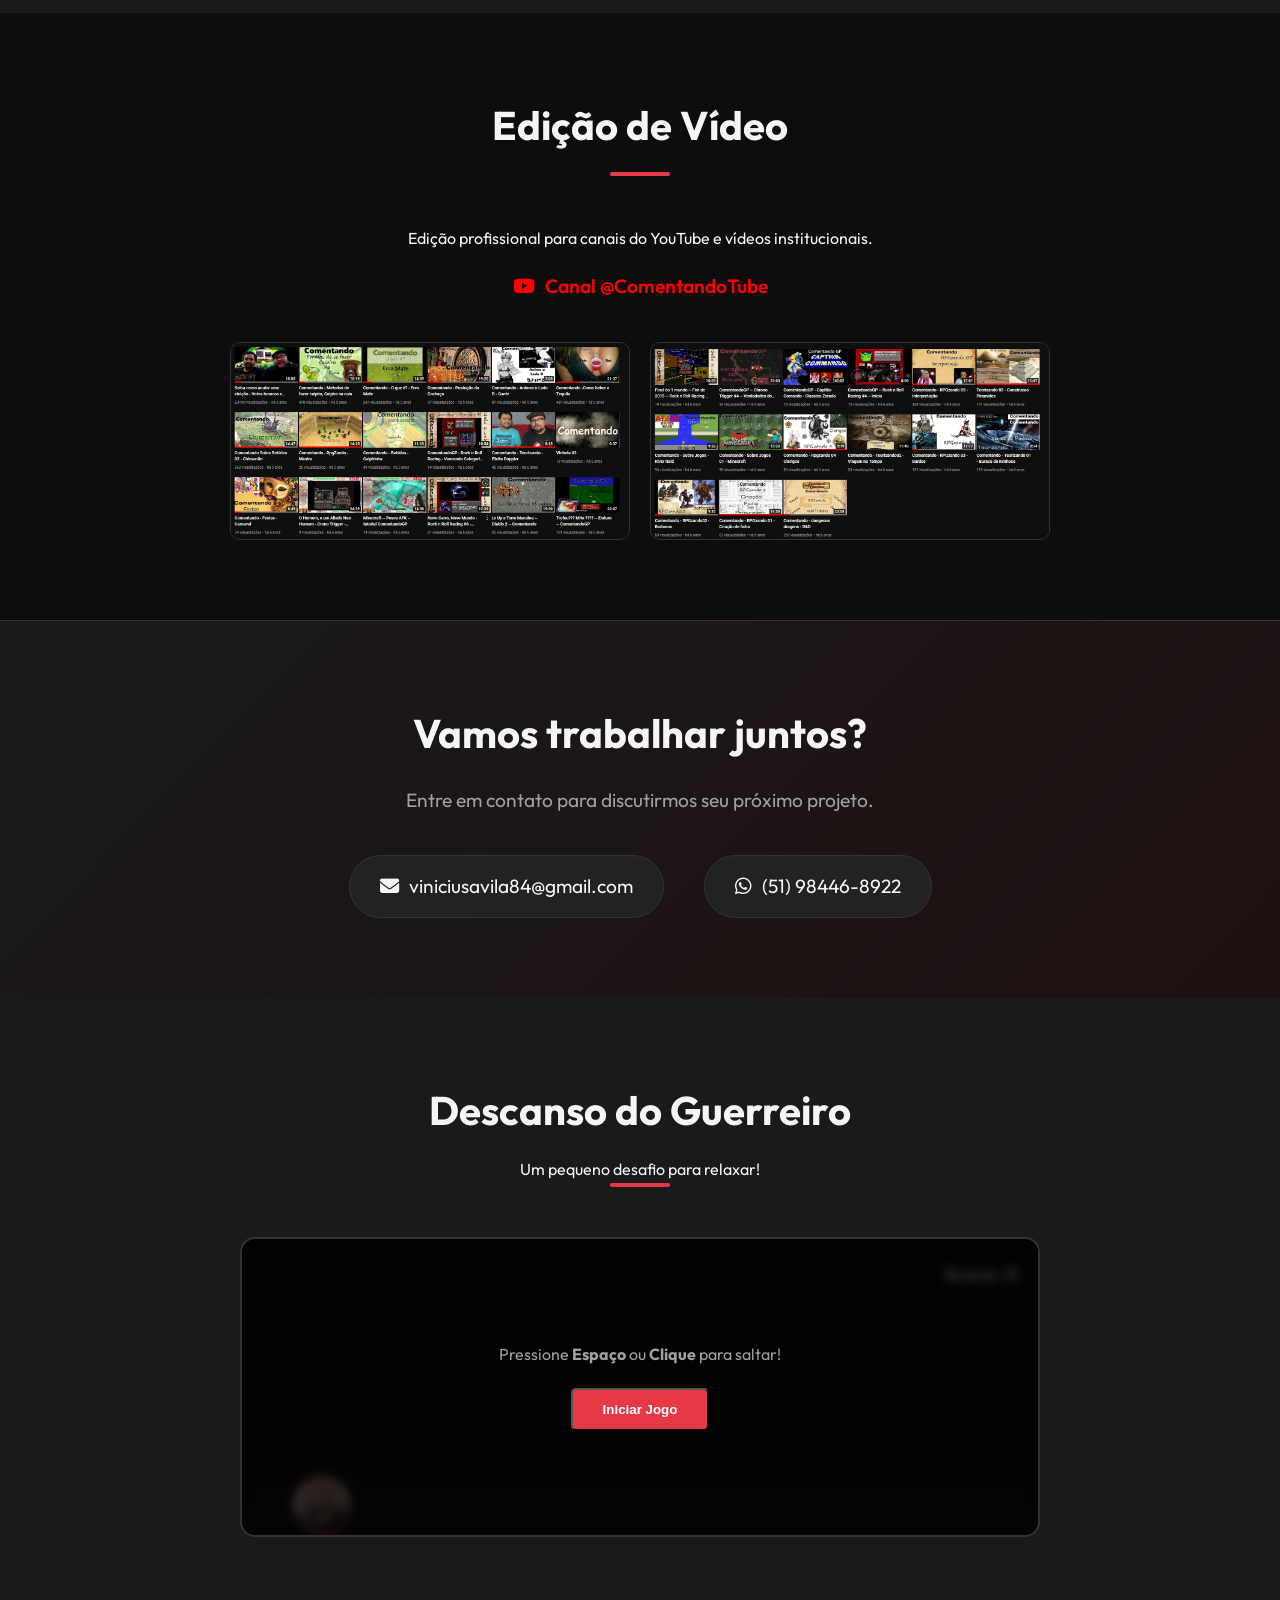
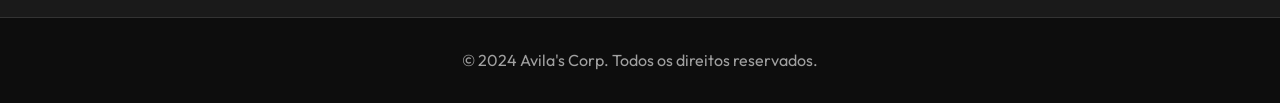
==== commit e3b315c5: "cartao" ====
--- a/index.html
+++ b/index.html
@@ -116,7 +116,7 @@
                 <li><a href="#systems">Sistemas</a></li>
                 <li><a href="#websites">Sites</a></li>
                 <li><a href="#videos">Vídeos</a></li>
-                <li><a href="Dprint/index.html">Dprint</a></li>
+                <li><a href="DC3Print/index.html">DC3 Print</a></li>
                 <li><a href="#contact">Contato</a></li>
             </ul>
         </nav>
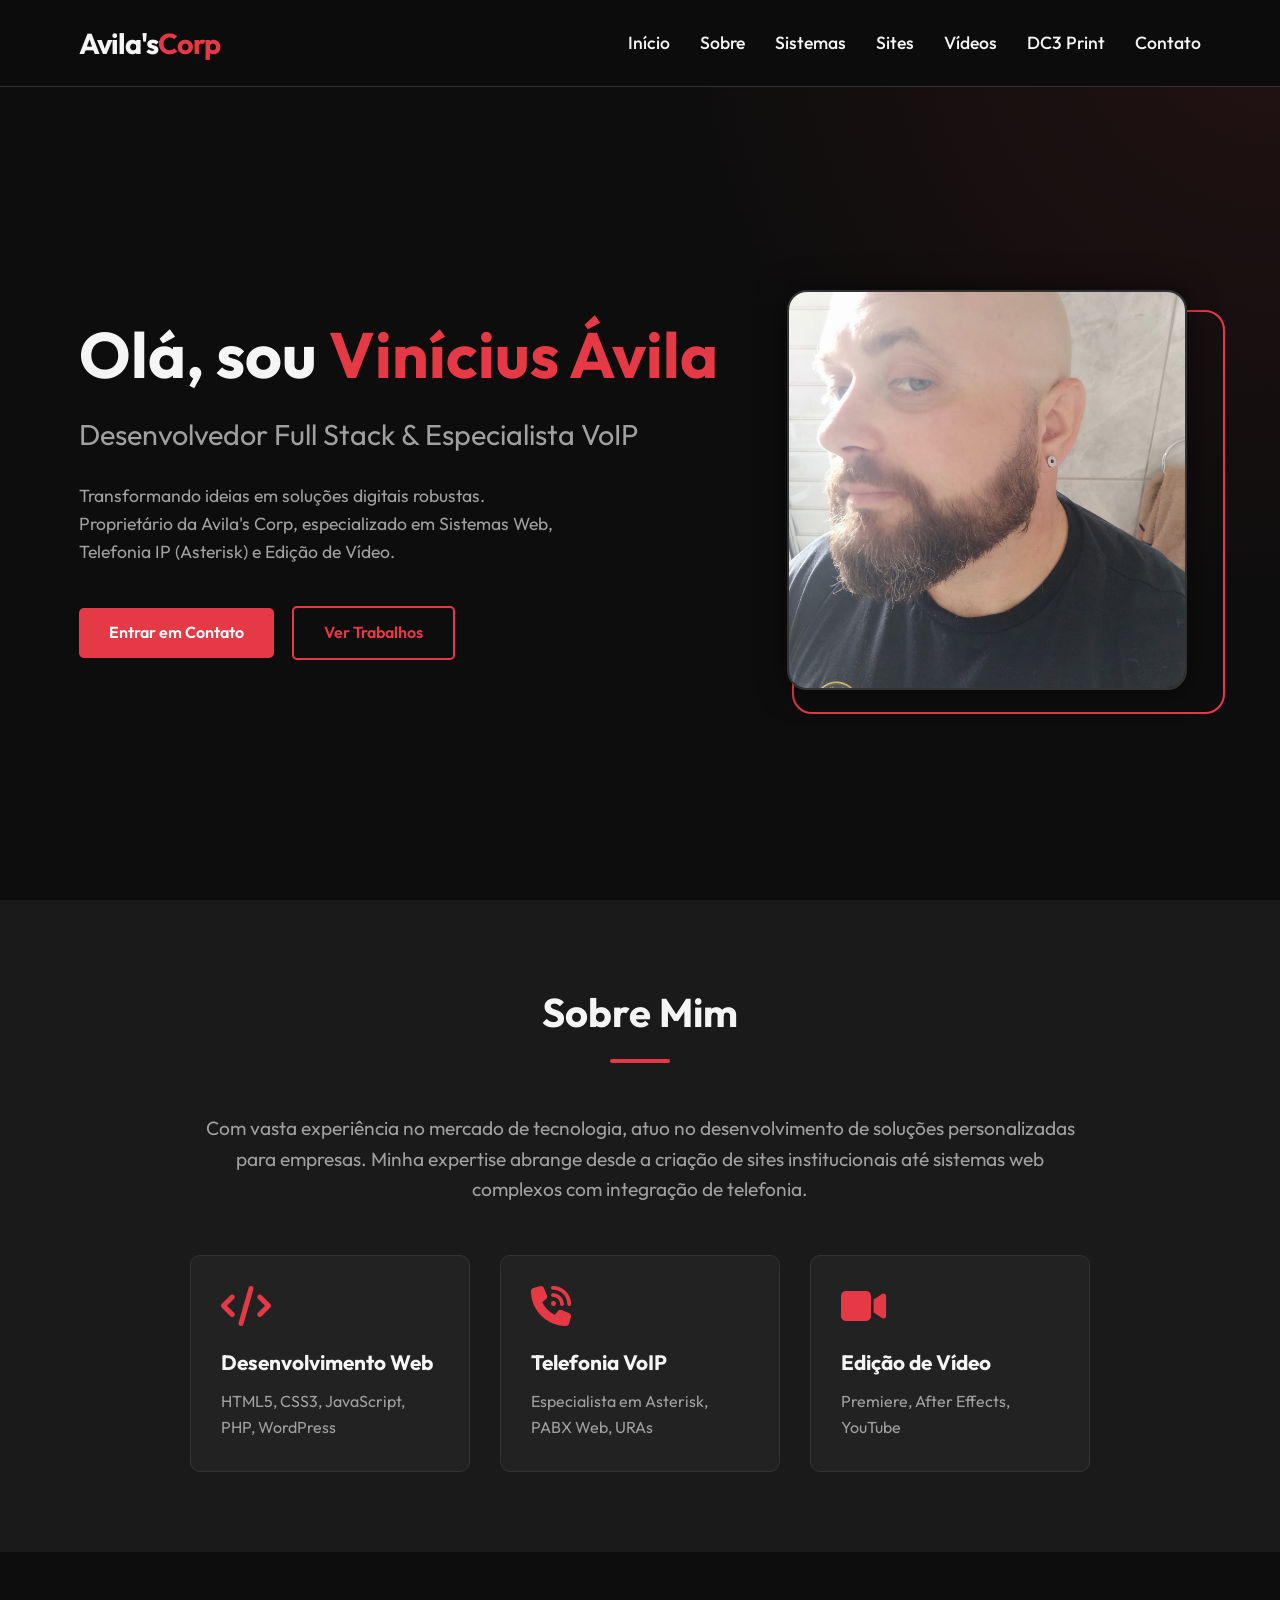
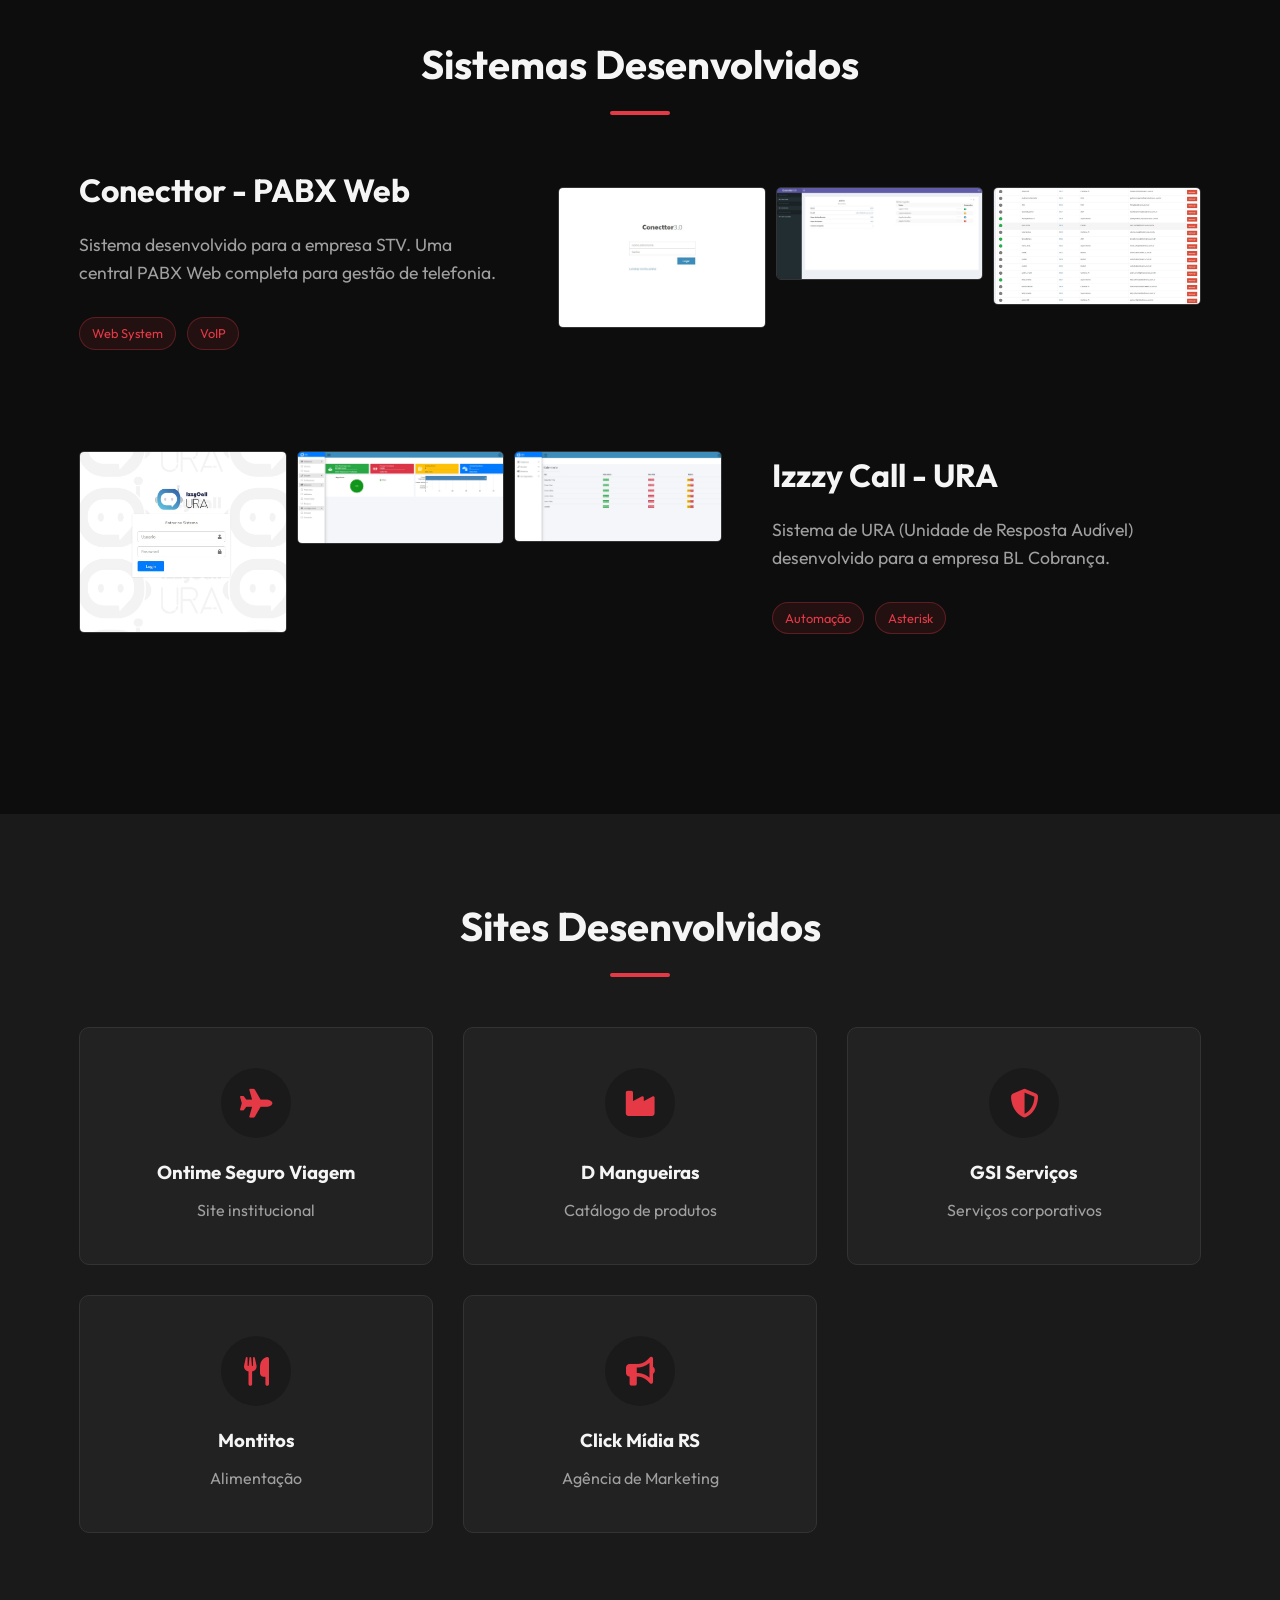
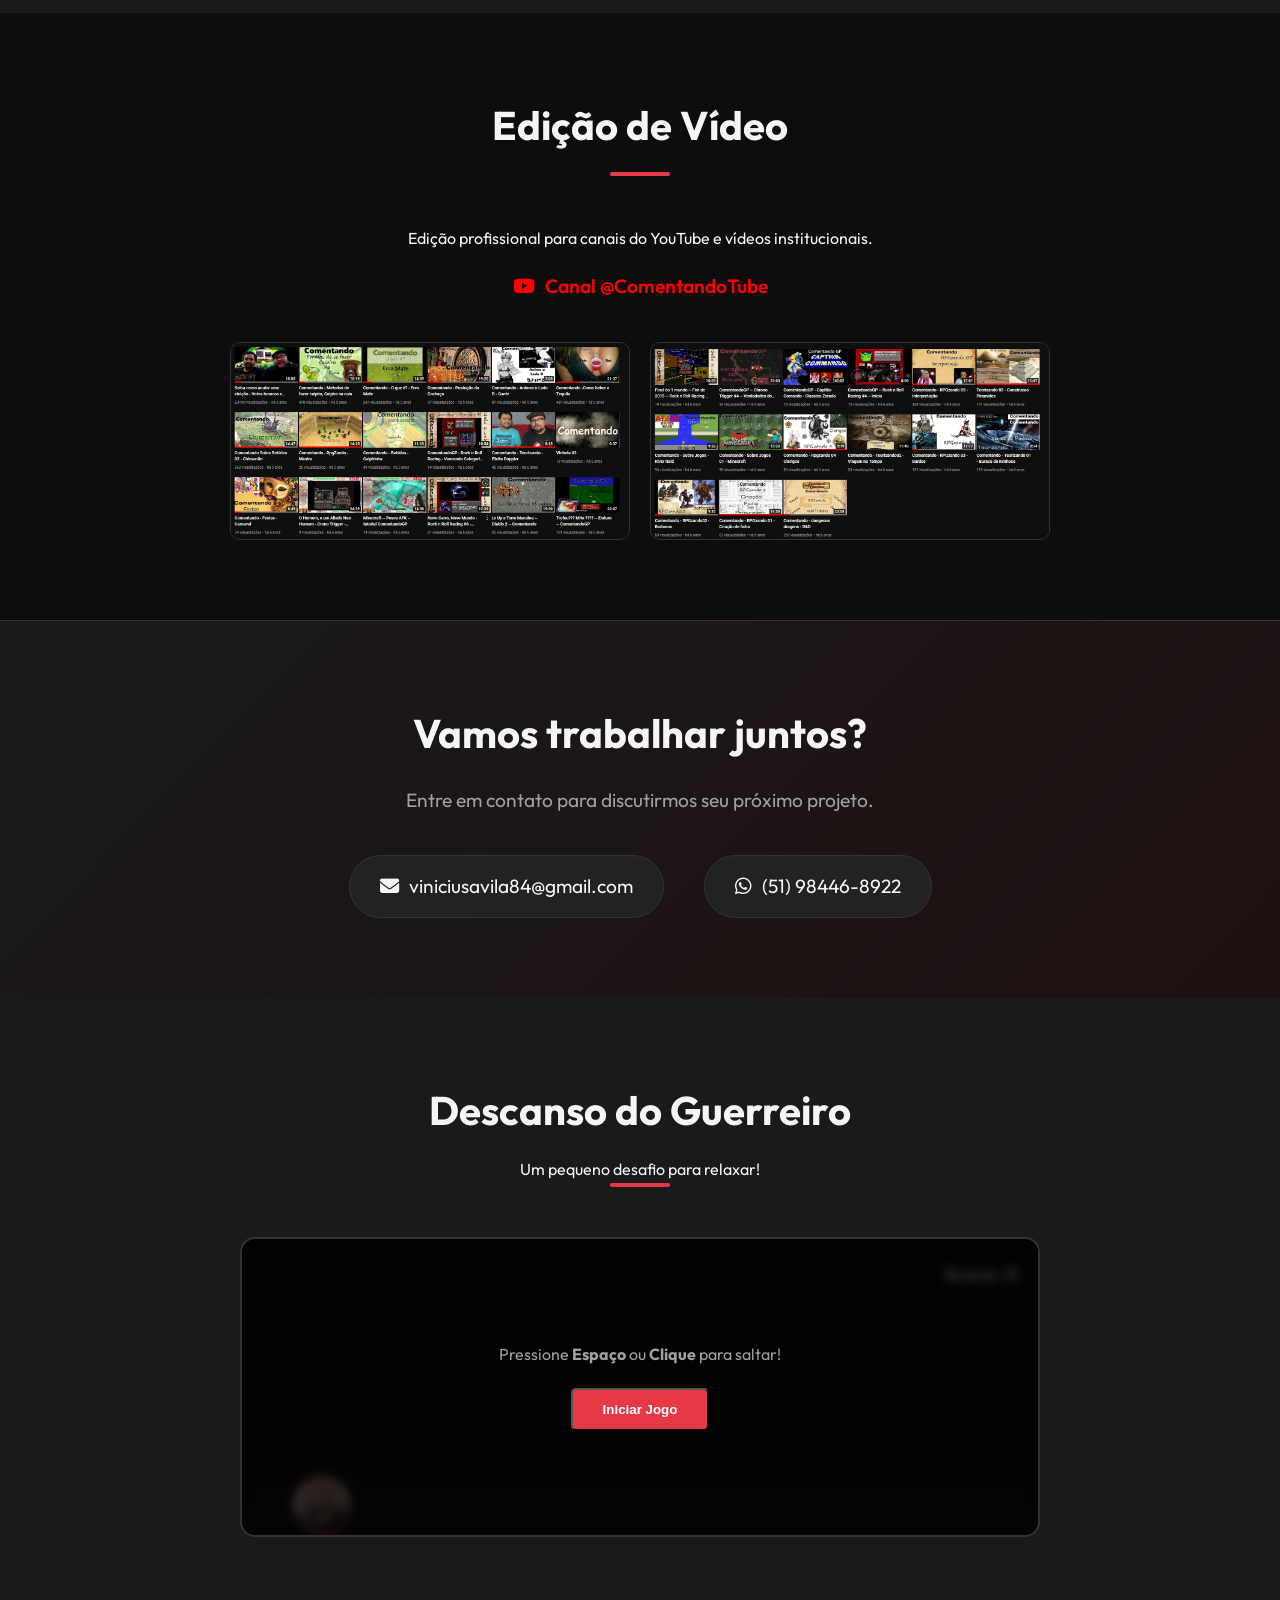
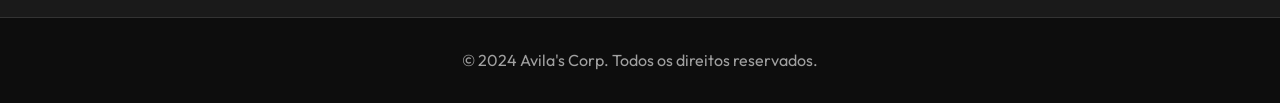
==== commit 82a45c8f: "fasd" ====
--- a/index.html
+++ b/index.html
@@ -127,7 +127,7 @@
         <section id="home" class="hero">
             <div class="container hero-container">
                 <div class="hero-content">
-                    <h1>Olá, sou <span class="accent">Vinicius Avila</span></h1>
+                    <h1>Olá, sou <span class="accent">Vinícius Ávila</span></h1>
                     <h2>Desenvolvedor Full Stack & Especialista VoIP</h2>
                     <p>Transformando ideias em soluções digitais robustas. Proprietário da Avila's Corp, especializado
                         em Sistemas Web, Telefonia IP (Asterisk) e Edição de Vídeo.</p>
@@ -237,7 +237,7 @@
                         <p>Catálogo de produtos</p>
                         <div class="link-arrow"><i class="fa-solid fa-arrow-up-right-from-square"></i></div>
                     </a>
-                    <a href="https://gsiservicos.com.br/" target="_blank" class="site-card">
+                    <a href="GSI/index.html" target="_blank" rel="noopener noreferrer" class="site-card">
                         <div class="icon"><i class="fa-solid fa-shield-halved"></i></div>
                         <h3>GSI Serviços</h3>
                         <p>Serviços corporativos</p>
